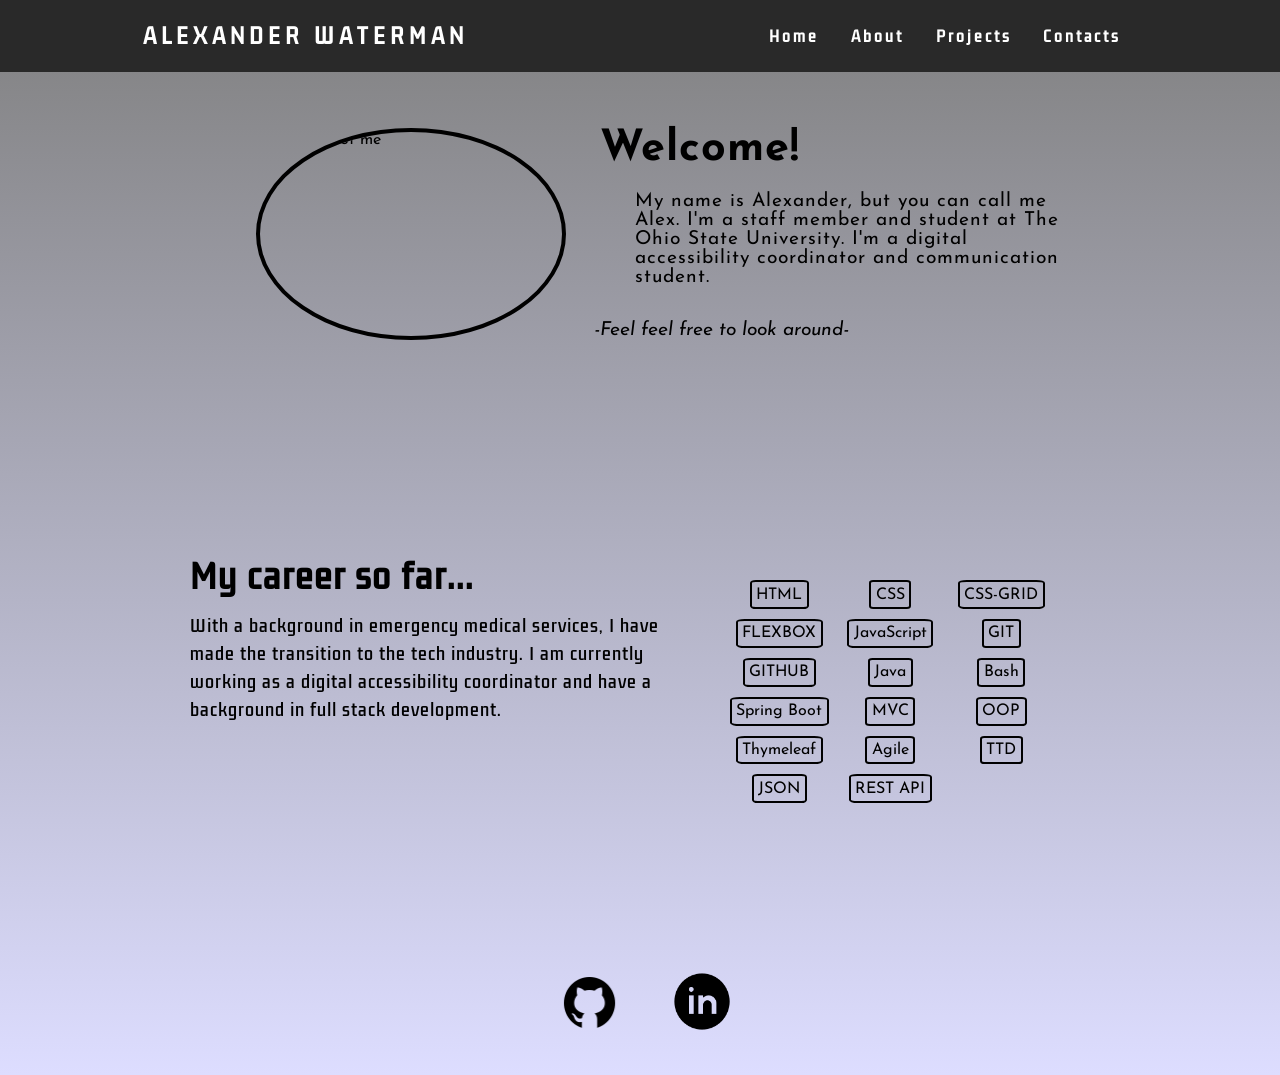
==== index.html @ 30f0543c "Added files" ====
<!DOCTYPE html>
<html lang="en">
  <head>
    <meta charset="UTF-8" />
    <meta http-equiv="X-UA-Compatible" content="IE=edge" />
    <meta name="viewport" content="width=device-width, initial-scale=1.0" />
    <title>Personal Portfolio</title>
    <link rel="stylesheet" href="style.css" />
    <link rel="preconnect" href="https://fonts.googleapis.com" />
    <link rel="preconnect" href="https://fonts.gstatic.com" crossorigin />
    <link
      href="https://fonts.googleapis.com/css2?family=Josefin+Sans&family=Kdam+Thmor+Pro&display=swap"
      rel="stylesheet"
    />
  </head>
  <body>
    <nav>
      <div class="logo">
        <h4>Alexander Waterman</h4>
      </div>
      <ul class="nav-links">
        <li><a href="/index.html">Home</a></li>
        <li><a href="/about.html">About</a></li>
        <li>
          <a href="/projects.html">Projects</a>
        </li>
        <li><a href="/contact.html">Contacts</a></li>
      </ul>
      <div class="burger">
        <div class="line1"></div>
        <div class="line2"></div>
        <div class="line3"></div>
      </div>
    </nav>
    <header>
      <div class="flex-container-main">
        <img id="head-shot" src="/awaterman66.github.io/imgs/linkden photo.jpg" alt="A Photo of me" />
        <div class="text-container">
          <h1 id="header-h1">Welcome!</h1>
          <p id="header-p">
            My name is Alexander, but you can call me Alex. I'm a staff member and student at The Ohio State University. I'm a digital accessibility coordinator and communication student.
          </p>
          <p id="header-sub-p">-Feel feel free to look around-</p>
        </div>
      </div>
    </header>
    <main>
      <div class="main-container">
        <div class="main-text-container">
          <h2>My career so far...</h2>
          <p>
            With a background in emergency medical services, I have made the transition to the tech industry. I am currently working as a digital accessibility coordinator and have a background in full stack development.
          </p>
        </div>
        <div class="tag-container">
          <ul class="tag-list">
            <li class="grid-item-1">HTML</li>
            <li class="grid-item-2">CSS</li>
            <li class="grid-item-3">CSS-GRID</li>
            <li class="grid-item-4">FLEXBOX</li>
            <li class="grid-item-17">JavaScript</li>
            <li class="grid-item-5">GIT</li>
            <li class="grid-item-6">GITHUB</li>
            <li class="grid-item-7">Java</li>
            <li class="grid-item-8">Bash</li>
            <li class="grid-item-9">Spring Boot</li>
            <li class="grid-item-10">MVC</li>
            <li class="grid-item-11">OOP</li>
            <li class="grid-item-12">Thymeleaf</li>
            <li class="grid-item-13">Agile</li>
            <li class="grid-item-14">TTD</li>
            <li class="grid-item-15">JSON</li>
            <li class="grid-item-16">REST API</li>
          </ul>
        </div>
      </div>
    </main>
    <footer>
      <section>
        <a
          class="git-hub-logo"
          href="https://github.com/awaterman66?tab=repositories"
          target="_blank"
          ><img src="/imgs/icons8-github-64.png" alt=""
        /></a>
        <a
          class="linkedin-logo"
          href="https://www.linkedin.com/in/alexander-waterman/"
          target="_blank"
          ><img src="/imgs/icons8-linkedin-circled-100.png" alt=""
        /></a>
      </section>
    </footer>
    <script src="/app.js"></script>
  </body>
</html>
---- style.css ----
*{
  margin: 0px;
  padding: 0px;
  box-sizing: border-box;
}
body {
  background-image: linear-gradient(grey, rgba(0, 0, 255, 0.132));
}

nav {
  display: flex;
  justify-content: space-around;
  align-items: center;
  min-height: 8vh;
  width: 100%;
  background-color: rgb(41, 41, 41);
 font-family:'Kdam Thmor Pro', sans-serif;
position: fixed;
top: 0;
}
.logo {
  color: white;
  text-transform: uppercase;
  letter-spacing: 5px;
  font-size: 20px;
}

.nav-links{
  display: flex;
  justify-content: space-around;
  width: 30%;
}
.nav-links li{
  list-style: none;

}
.nav-links a{
  color: white;
  text-decoration: none;
  letter-spacing: 3px;
  font-weight: bold;
  font-size: 14px;
}
.burger{
  display: none;
  cursor: pointer;
}

.burger div{
  width: 25px;
  height: 3px;
  background-color: rgb(255, 255, 255);
  margin: 5px;
  transition: all 0.3s ease;
}
@media screen and (max-width:1024px){
  .nav-links{
width: 60%;
  }
  
}

@media screen and (max-width:780px){
  body{
overflow-x: hidden;
  }
  .nav-links{
    position: absolute;
    right: 0px;
    height: 92vh;
    top: 8vh;
    background-color: rgb(41,41,41);
    display: flex;
    flex-direction: column;
    align-items: center;
    width: 50%;
    transform: translateX(100%);
    transition: transform 0.5s ease-in;
  }
.nav-links li{
  opacity: 0;
}
.burger {
  display: block;
}
}


.nav-active {
  transform: translateX(0%);
}

@keyframes navLinkFade{
  from{
    opacity: 0;
    transform: translateX(50px);
  }
  to{
opacity: 1;
transform: translateX(0px);
  }
}

.toggle .line1{
  transform: rotate(-45deg) translate(-5px, 6px);
}
.toggle .line2{
  opacity: 0;
}
.toggle .line3{
  transform: rotate(45deg) translate(-5px, -6px);
}

#head-shot{
  border-radius: 50%;
  width: 75%;
  height: 75%;
}
.nav-links li:hover {
  transition: box-shadow 0.2s ease-in-out;
  box-shadow: 10px 10px 1px 1px rgba(161, 161, 169, 0.249);
  border-radius: 25%;
}
header{
  font-family: 'Josefin Sans', sans-serif;
}

.flex-container-main{
 display: flex;
 margin: 8rem auto 6rem 20%;
 width: 1000px;
 height: auto;
}
#head-shot{
  max-width: 400px;
  height: auto;
  border: 4px solid black;
}
.text-container {
  display: flex;
  flex-direction: column;
  justify-content: center;
}
#header-p{
  letter-spacing: 1px;
  font-size: 1.2rem;
  width: 70%;
  margin-left: 5%;
  padding-left: 5%;
}
#header-h1{
  letter-spacing: 1px;
  font-size: 2.7rem;
  margin-bottom: 3%;
  padding-left: 5%;
}
#header-sub-p{
  margin-top: 5%;
  font-style: italic;
  font-size: 1.2rem;
  padding-left: 4%;
}
.main-container {
  margin: 13% auto 10% auto;
  display: flex;
  width: 900px;
  height: auto;
}
.main-text-container{
  display: flex;
  flex-direction: column;
  width: 60%;
  padding-top: 5%;
}
.main-text-container h2{
  font-family:'Kdam Thmor Pro', sans-serif;
  letter-spacing: 2px;
  margin-bottom: 2%;
  font-size: 2rem;
}
.main-text-container p{
  font-family:'Kdam Thmor Pro', sans-serif;
  letter-spacing: 1px;
  margin-right: 5%;
  line-height: 175%;
}

.tag-container{
  width: 360px;
  height: auto;
  margin: 40px 30px;
}

.tag-list {
  list-style: none;
  font-family: 'Josefin Sans', sans-serif;
  grid-template-columns: 33% 33% 33%;
  display: grid;
  grid-gap: 10px 0;
  margin-top: 10%;
  justify-items: center;
}

.tag-list li{
  border: 2px solid black;
  border-radius: 10%;
  padding: 4%;
  background-color: 
}

section {
  display: flex ;
  justify-content: center ;
}


.git-hub-logo img{
width: auto;
height: 61%;
margin-right: 50%;
}

.linkedin-logo img{
width: auto;
height: 58%;
margin-left: 50%;
}

::-webkit-scrollbar {
  width: 15px;
}

::-webkit-scrollbar-track {
  background: whitesmoke
}

::-webkit-scrollbar-thumb {
  background: gray
}

::-webkit-scrollbar-thumb:hover {
  background: black;
}
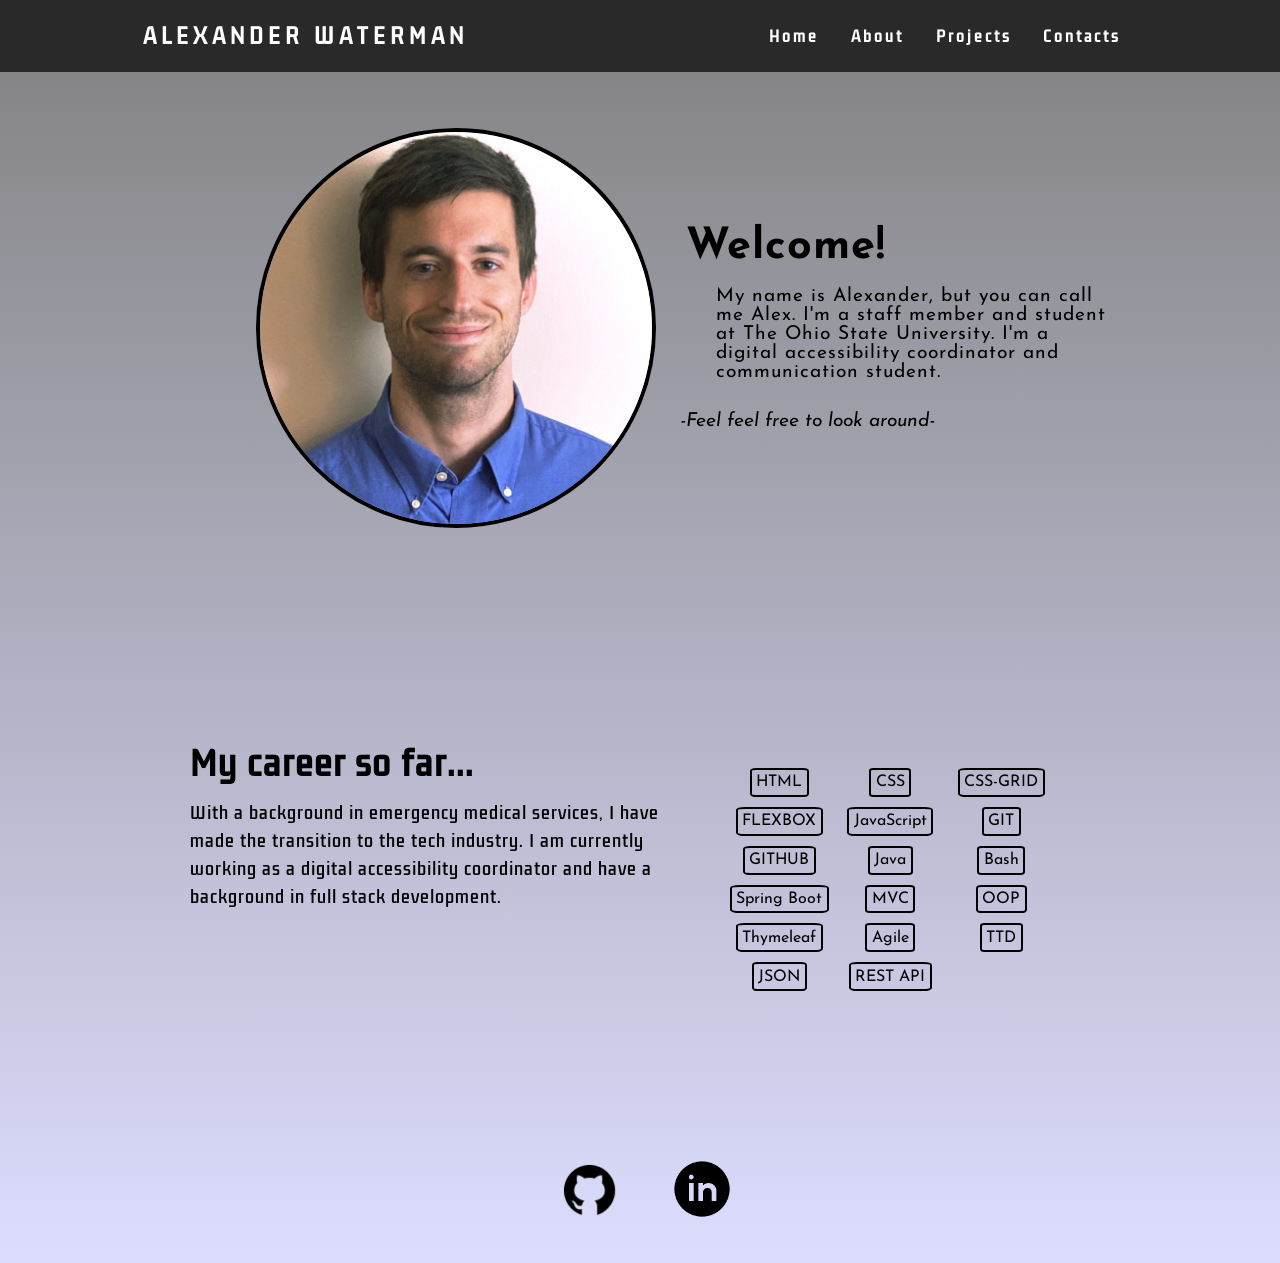
==== commit ade13771: "fixed images" ====
--- a/index.html
+++ b/index.html
@@ -34,7 +34,7 @@
     </nav>
     <header>
       <div class="flex-container-main">
-        <img id="head-shot" src="/awaterman66.github.io/imgs/linkden photo.jpg" alt="A Photo of me" />
+        <img id="head-shot" src="/imgs/linkden photo.jpg" alt="A Photo of me" />
         <div class="text-container">
           <h1 id="header-h1">Welcome!</h1>
           <p id="header-p">
